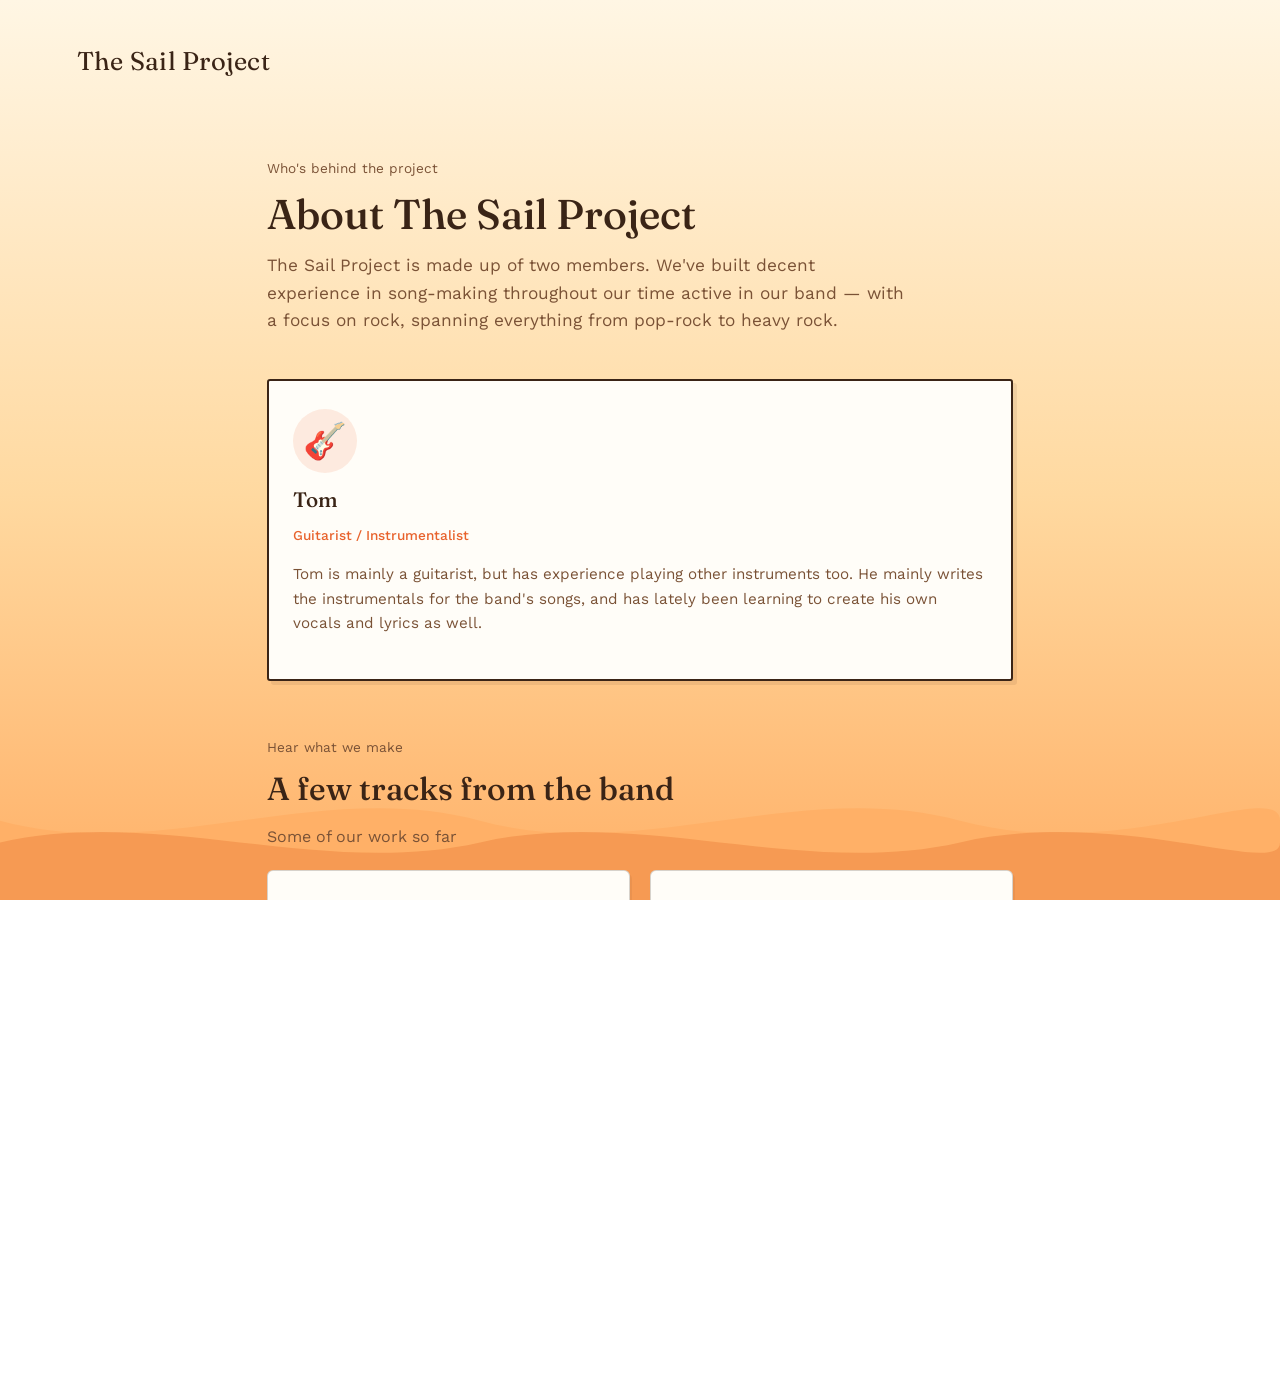
==== about.html @ cfa61683 "new page" ====
<!DOCTYPE html>
<html lang="en">
<head>
<meta charset="UTF-8">
<meta name="viewport" content="width=device-width, initial-scale=1.0">
<title>About — The Sail Project</title>
<link rel="preconnect" href="https://fonts.googleapis.com">
<link href="https://fonts.googleapis.com/css2?family=Fraunces:ital,opsz,wght@0,9..144,400;0,9..144,500;0,9..144,600;1,9..144,400&family=Work+Sans:wght@400;500;600&display=swap" rel="stylesheet">
<link rel="stylesheet" href="mainstyle.css">
<link rel="stylesheet" href="about.css">
</head>
<body class="stage-0">

<div class="backdrop"></div>
<div class="wave-layer">
  <svg viewBox="0 0 1600 200" preserveAspectRatio="none">
    <path class="wave-a" d="M0,90 C200,150 400,30 600,90 C800,150 1000,30 1200,90 C1400,150 1600,30 1600,90 L1600,200 L0,200 Z"></path>
    <path class="wave-b" d="M0,120 C200,70 400,170 600,120 C800,70 1000,170 1200,120 C1400,70 1600,170 1600,120 L1600,200 L0,200 Z"></path>
  </svg>
</div>

<a href="sail-project.html" class="brand-mark brand-link">The Sail Project</a>



<div class="about-stage">

  <div class="about-header">
    <p class="eyebrow">Who's behind the project</p>
    <h1 class="hero about-title">About The Sail Project</h1>
    <p class="lede">
      The Sail Project is made up of two members. We've built decent experience in
      song-making throughout our time active in our band — with a focus on rock,
      spanning everything from pop-rock to heavy rock.
    </p>
  </div>

  <div class="member-grid">

    <!-- Member 1: Tom -->
    <div class="member-card">
      <div class="member-avatar" aria-hidden="true">🎸</div>
      <h2 class="member-name">Tom</h2>
      <p class="member-role">Guitarist / Instrumentalist</p>
      <p class="member-bio">
        Tom is mainly a guitarist, but has experience playing other instruments too.
        He mainly writes the instrumentals for the band's songs, and has lately been
        learning to create his own vocals and lyrics as well.
      </p>
    </div>

    <!-- Member 2 — replace this whole card's contents with your bandmate's info -->
    <!-- <div class="member-card member-card-placeholder">
      <div class="member-avatar" aria-hidden="true">🎤</div>
      <h2 class="member-name">[Bandmate's name]</h2>
      <p class="member-role">[Their role — e.g. Vocalist / Producer]</p>
      <p class="member-bio">
        — bio coming soon —
      </p>
    </div> -->

  </div>

  <div class="listen-section">
    <p class="eyebrow">Hear what we make</p>
    <h2 class="title">A few tracks from the band</h2>
    <p>Some of our work so far </p>

    <div class="track-grid">
      <!--
        HOW TO ADD A TRACK:
        1. Open the track on soundcloud.com
        2. Click Share → Embed
        3. Copy the <iframe ...></iframe> code SoundCloud gives you
        4. Paste it in place of one of the placeholder iframes below
        (keep the surrounding .track-embed div so the styling still applies)
      -->
      <div class="track-embed">
        <iframe width="100%" height="300" scrolling="no" frameborder="no" allow="autoplay; encrypted-media" src="https://w.soundcloud.com/player/?url=https%3A//api.soundcloud.com/tracks/soundcloud%253Atracks%253A2089395081&color=%23ff5500&auto_play=false&hide_related=false&show_comments=true&show_user=true&show_reposts=false&show_teaser=true&visual=true"></iframe><div style="font-size: 10px; color: #cccccc;line-break: anywhere;word-break: normal;overflow: hidden;white-space: nowrap;text-overflow: ellipsis; font-family: Interstate,Lucida Grande,Lucida Sans Unicode,Lucida Sans,Garuda,Verdana,Tahoma,sans-serif;font-weight: 100;"><a href="https://soundcloud.com/lost-lamb-766368847" title="tomSTL" target="_blank" style="color: #cccccc; text-decoration: none;">tomSTL</a> · <a href="https://soundcloud.com/lost-lamb-766368847/dipatapos-we-were" 
          title="[unfinished first version] We were" target="_blank" style="color: #cccccc; text-decoration: none;">
          [unfinished first version] We were</a></div>
      </div>
      <div class="track-embed">
        <iframe width="100%" height="300" scrolling="no" frameborder="no" allow="autoplay; encrypted-media" src="https://w.soundcloud.com/player/?url=https%3A//api.soundcloud.com/tracks/soundcloud%253Atracks%253A2262886874&color=%23ff5500&auto_play=false&hide_related=false&show_comments=true&show_user=true&show_reposts=false&show_teaser=true&visual=true"></iframe>
        <div style="font-size: 10px; color: #cccccc;line-break: anywhere;word-break: normal;overflow: hidden;white-space: nowrap;text-overflow: ellipsis; font-family: Interstate,Lucida Grande,Lucida Sans Unicode,Lucida Sans,Garuda,Verdana,Tahoma,sans-serif;font-weight: 100;"><a href="https://soundcloud.com/lost-lamb-766368847" title="tomSTL" target="_blank" style="color: #cccccc; text-decoration: none;">tomSTL</a> · <a href="https://soundcloud.com/lost-lamb-766368847/untitled-new-track" title="untitled new track" target="_blank" style="color: #cccccc; text-decoration: none;">untitled new track</a></div>
      </div>
    </div>
  </div>

  <a href="index.html" class="inline-link back-link">← Back</a>

</div>

</body>
</html>
---- mainstyle.css ----
:root{
    --sky-top: #FFE9C7;
    --sky-mid: #FBC177;
    --sky-low: #F2924A;
    --sun-glow: #FFD98A;
    --ink: #3A2416;
    --ink-rgb: 58,36,22;
    --ink-soft: #7A5236;
    --box-line: #3A2416;
    --box-bg: #FFF9F0;
    --accent: #E8622C;
    --accent-rgb: 232,98,44;
    --wave-a: #E8783A;
    --wave-b: #C9531F;
  }

  /* ---------- Day → Night stage palettes (one per page) ---------- */
  body.stage-0{ /* Concept — bright morning */
    --sky-top:#FFF6E4; --sky-mid:#FFD9A0; --sky-low:#FFB067; --sun-glow:#FFF0C4;
    --ink:#3A2416; --ink-rgb:58,36,22; --ink-soft:#7A5236;
    --box-line:#3A2416; --box-bg:#FFFDF8;
    --accent:#E8622C; --accent-rgb:232,98,44;
    --wave-a:#FFB067; --wave-b:#F2924A;
  }
  body.stage-1{ /* How it works — midday sunset */
    --sky-top:#FFE9C7; --sky-mid:#FBC177; --sky-low:#F2924A; --sun-glow:#FFD98A;
    --ink:#3A2416; --ink-rgb:58,36,22; --ink-soft:#7A5236;
    --box-line:#3A2416; --box-bg:#FFF9F0;
    --accent:#E8622C; --accent-rgb:232,98,44;
    --wave-a:#E8783A; --wave-b:#C9531F;
  }
  body.stage-2{ /* Terms — late afternoon, deepening */
    --sky-top:#FBC177; --sky-mid:#E8622C; --sky-low:#B23A1E; --sun-glow:#FF8A50;
    --ink:#2E1B10; --ink-rgb:46,27,16; --ink-soft:#6B4530;
    --box-line:#2E1B10; --box-bg:#FFF3E6;
    --accent:#D8481F; --accent-rgb:216,72,31;
    --wave-a:#C9531F; --wave-b:#8F3815;
  }
  body.stage-3{ /* Application — dusk */
    --sky-top:#6B4A6B; --sky-mid:#40355C; --sky-low:#241A3A; --sun-glow:#FFB088;
    --ink:#F5EDE3; --ink-rgb:245,237,227; --ink-soft:#D8C9C0;
    --box-line:#F5EDE3; --box-bg:#3A2E42;
    --accent:#FF8A5C; --accent-rgb:255,138,92;
    --wave-a:#40355C; --wave-b:#241A3A;
  }
  body.stage-4{ /* Confirmation — night */
    --sky-top:#1B1F3B; --sky-mid:#12142E; --sky-low:#05060F; --sun-glow:#C9D6FF;
    --ink:#F0EDE8; --ink-rgb:240,237,232; --ink-soft:#B8AFC4;
    --box-line:#F0EDE8; --box-bg:#1E1A2E;
    --accent:#8FA8FF; --accent-rgb:143,168,255;
    --wave-a:#1A1F3F; --wave-b:#0A0C1E;
  }

  *{box-sizing:border-box;}
  html,body{
    margin:0; padding:0; height:100%; overflow:hidden;
    font-family:'Work Sans', sans-serif;
    color:var(--ink);
  }
  h1,h2,h3{ font-family:'Fraunces', serif; font-weight:500; margin:0; }

  /* Smoothly cross-fade every color-bearing element when the stage class changes */
  body, .backdrop, .box, .brand-mark, .dot, .box-footer, .band-tag,
  h1, h2, h3, p, .eyebrow, .lede, ul.terms li, .checkline, .step-label,
  .btn.ghost{
    transition: background-color 0.9s ease, color 0.9s ease,
                border-color 0.9s ease, box-shadow 0.9s ease;
  }

  /* ---------- Sunset backdrop ---------- */
  .backdrop{
    position:fixed; inset:0; z-index:0;
    background: linear-gradient(180deg, var(--sky-top) 0%, var(--sky-mid) 55%, var(--sky-low) 100%);
  }
  .wave-layer{
    position:fixed; left:0; right:0; bottom:0; height:16%;
    z-index:1; overflow:hidden; pointer-events:none;
  }
  .wave-layer svg{ position:absolute; bottom:0; width:100%; height:100%; }
  .wave-layer svg path{ transition: fill 0.9s ease, opacity 0.9s ease; }
  .wave-layer svg path.wave-a{ fill: var(--wave-a); }
  .wave-layer svg path.wave-b{ fill: var(--wave-b); opacity:0.7; }

  /* ---------- Header ---------- */
  .brand-mark{
    position:fixed; top:5vh; left:6vw; z-index:5;
    font-family:'Fraunces', serif; font-size:1.6rem; color:var(--ink);
    letter-spacing:0.01em;
  }
  .dots{ position:fixed; top:6.5vh; right:6vw; display:flex; gap:8px; z-index:5; }
  .dot{ width:7px; height:7px; border-radius:50%; background:rgba(var(--ink-rgb),0.25); transition: background 0.3s ease, transform 0.3s ease; }
  .dot.active{ background:var(--ink); transform:scale(1.3); }

  /* ---------- Content box ---------- */
  .stage{
    position:relative; z-index:2;
    height:100%; width:100%;
    display:flex; align-items:center; justify-content:center;
    padding-top:6vh;
  }
  .box{
    position:relative;
    width:min(85%);
    height:min(66vh, 620px);
    background:var(--box-bg);
    border:2.5px solid var(--box-line);
    border-radius:2px;
    box-shadow: 4px 4px 0 rgba(var(--ink-rgb),0.08);
    padding:5.5vh 5vw 4vh;
    display:flex; flex-direction:column;
  }
  .box-content{
    flex:1; overflow-y:auto; padding-right:6px;
  }
  .box-content::-webkit-scrollbar{ width:6px; }
  .box-content::-webkit-scrollbar-thumb{ background:rgba(var(--ink-rgb),0.2); border-radius:4px; }

  .page{ display:none; height:100%; }
  .page.active{ display:block; animation: fadeIn 0.35s ease; }
  @keyframes fadeIn{ from{opacity:0;} to{opacity:1;} }

  .page-inner{ max-width:600px; }
  .eyebrow{ font-size:0.85rem; color:var(--ink-soft); margin-bottom:12px; }
  h1.hero{ font-size:clamp(1.9rem, 3.4vw, 2.6rem); line-height:1.12; color:var(--ink); }
  h2.title{ font-size:clamp(1.5rem, 2.6vw, 2rem); line-height:1.18; color:var(--ink); margin-bottom:16px; }
  p{ font-size:1rem; line-height:1.6; color:var(--ink-soft); }
  .lede{ font-size:1.08rem; margin-top:14px; color:var(--ink-soft); }
  .band-tag{
    display:inline-block; margin-top:20px; font-size:0.9rem; color:var(--accent);
    border-top:1px solid rgba(var(--accent-rgb),0.3); padding-top:10px;
  }
  .inline-link{
    color:var(--accent); text-decoration:none; font-weight:500;
    border-bottom:1px solid rgba(var(--accent-rgb),0.4);
    transition: border-color 0.2s ease, opacity 0.2s ease;
  }
  .inline-link:hover{ border-color:var(--accent); opacity:0.85; }

  ul.terms{ list-style:none; padding:0; margin:16px 0 0; }
  ul.terms li{
    position:relative; padding-left:24px; margin-bottom:13px;
    font-size:0.98rem; line-height:1.5; color:var(--ink-soft);
  }
  ul.terms li::before{
    content:"~"; position:absolute; left:0; top:-2px;
    color:var(--accent); font-size:1.2rem; font-family:'Fraunces',serif;
  }

  form{ margin-top:18px; display:flex; flex-direction:column; gap:14px; }
  .field label{ display:block; font-size:0.88rem; color:var(--ink); margin-bottom:5px; font-weight:500; }
  .field input, .field textarea, .field select{
    width:100%; padding:10px 12px; border-radius:6px;
    border:1.5px solid rgba(var(--ink-rgb),0.25);
    background:#fff;
    font-family:'Work Sans', sans-serif; font-size:0.95rem; color:#3A2416;
    outline:none; transition: border-color 0.2s ease;
  }
  .field input:focus, .field textarea:focus, .field select:focus{ border-color:var(--accent); }
  .field textarea{ resize:vertical; min-height:70px; }
  .checkline{ display:flex; align-items:flex-start; gap:9px; font-size:0.9rem; color:var(--ink-soft); }
  .checkline input{ margin-top:3px; width:auto; }
  .form-error{ color:var(--accent); font-size:0.85rem; margin:2px 0 0; }

  /* ---------- Box footer / nav (scoped to box) ---------- */
  .box-footer{
    display:flex; justify-content:space-between; align-items:center;
    padding-top:16px; margin-top:10px; border-top:1px solid rgba(var(--ink-rgb),0.15);
  }
  .step-label{ font-size:0.82rem; color:var(--ink-soft); }
  .btn-row{ display:flex; gap:12px; }
  .btn{
    font-family:'Work Sans', sans-serif; font-size:0.92rem; font-weight:500;
    padding:9px 22px; border-radius:999px; border:none; cursor:pointer;
    background:var(--ink); color:var(--box-bg); transition: transform 0.15s ease, background 0.2s ease;
  }
  .btn:hover{ background:var(--accent); transform:translateY(-1px); }
  .btn.ghost{ background:transparent; color:var(--ink); border:1.4px solid rgba(var(--ink-rgb),0.3); }
  .btn.ghost:hover{ background:rgba(var(--ink-rgb),0.06); }
  .btn:disabled{ opacity:0.35; cursor:default; transform:none; }

  /* ---------- Boat (bob only, no travel) ---------- */
  .boat-wrap{
    position:fixed; bottom:1vh; left:6vw; z-index:3;
    width:130px; height:96px;
    transition: left 1.4s ease, opacity 0.8s ease;
  }
  .boat-wrap.is-hidden{
    opacity:0; transform:translateY(10px);
    transition: opacity 0.8s ease, transform 0.8s ease;
  }
  .boat-bob{ animation: bob 3.2s ease-in-out infinite; transform-origin:center; display:block; }
  @keyframes bob{
    0%,100%{ transform: translateY(0) rotate(-1.5deg); }
    50%{ transform: translateY(-8px) rotate(1.5deg); }
  }

  @media (max-width:640px){
    .box{ width:88vw; height:72vh; padding:4vh 6vw 3vh; }
    .brand-mark{ font-size:1.25rem; top:3vh; }
    .boat-wrap{ width:96px; height:70px; left:4vw; }
  }
---- about.css ----
/* ---------- About page ---------- */

body{ overflow-y:auto; overflow-x:hidden; }

.brand-link{ text-decoration:none; }

.about-stage{
  position:relative; z-index:2;
  max-width:900px;
  margin:0 auto;
  padding:16vh 6vw 14vh;
}

.about-header{ max-width:640px; margin-bottom:44px; }
.about-title{ margin-top:6px; margin-bottom:14px; }

/* ---------- Member cards ---------- */
.member-grid{
  display:grid;
  grid-template-columns: repeat(auto-fit, minmax(260px, 1fr));
  gap:26px;
  margin-bottom:56px;
}

.member-card{
  background:var(--box-bg);
  border:2px solid var(--box-line);
  border-radius:3px;
  padding:28px 24px;
  box-shadow: 4px 4px 0 rgba(var(--ink-rgb),0.08);
}

.member-card-placeholder{
  opacity:0.75;
  border-style:dashed;
}

.member-avatar{
  font-size:2.2rem;
  width:64px; height:64px;
  display:flex; align-items:center; justify-content:center;
  background: rgba(var(--accent-rgb), 0.12);
  border-radius:50%;
  margin-bottom:14px;
}

.member-name{ font-size:1.3rem; color:var(--ink); margin-bottom:2px; }
.member-role{
  font-size:0.85rem; color:var(--accent); font-weight:500;
  margin-bottom:12px;
}
.member-bio{ font-size:0.95rem; line-height:1.6; color:var(--ink-soft); }

/* ---------- Listen section ---------- */
.listen-section{ margin-bottom:40px; }

.track-grid{
  display:grid;
  grid-template-columns: repeat(auto-fit, minmax(280px, 1fr));
  gap:20px;
  margin-top:20px;
}

.track-embed{
  background:var(--box-bg);
  border:1.5px solid rgba(var(--ink-rgb),0.2);
  border-radius:6px;
  padding:8px;
  box-shadow: 2px 3px 0 rgba(var(--ink-rgb),0.06);
}
.track-embed iframe{ display:block; border-radius:3px; }

.back-link{ display:inline-block; margin-top:10px; }

@media (max-width:640px){
  .about-stage{ padding:14vh 6vw 10vh; }
  .member-grid{ grid-template-columns: 1fr; }
}
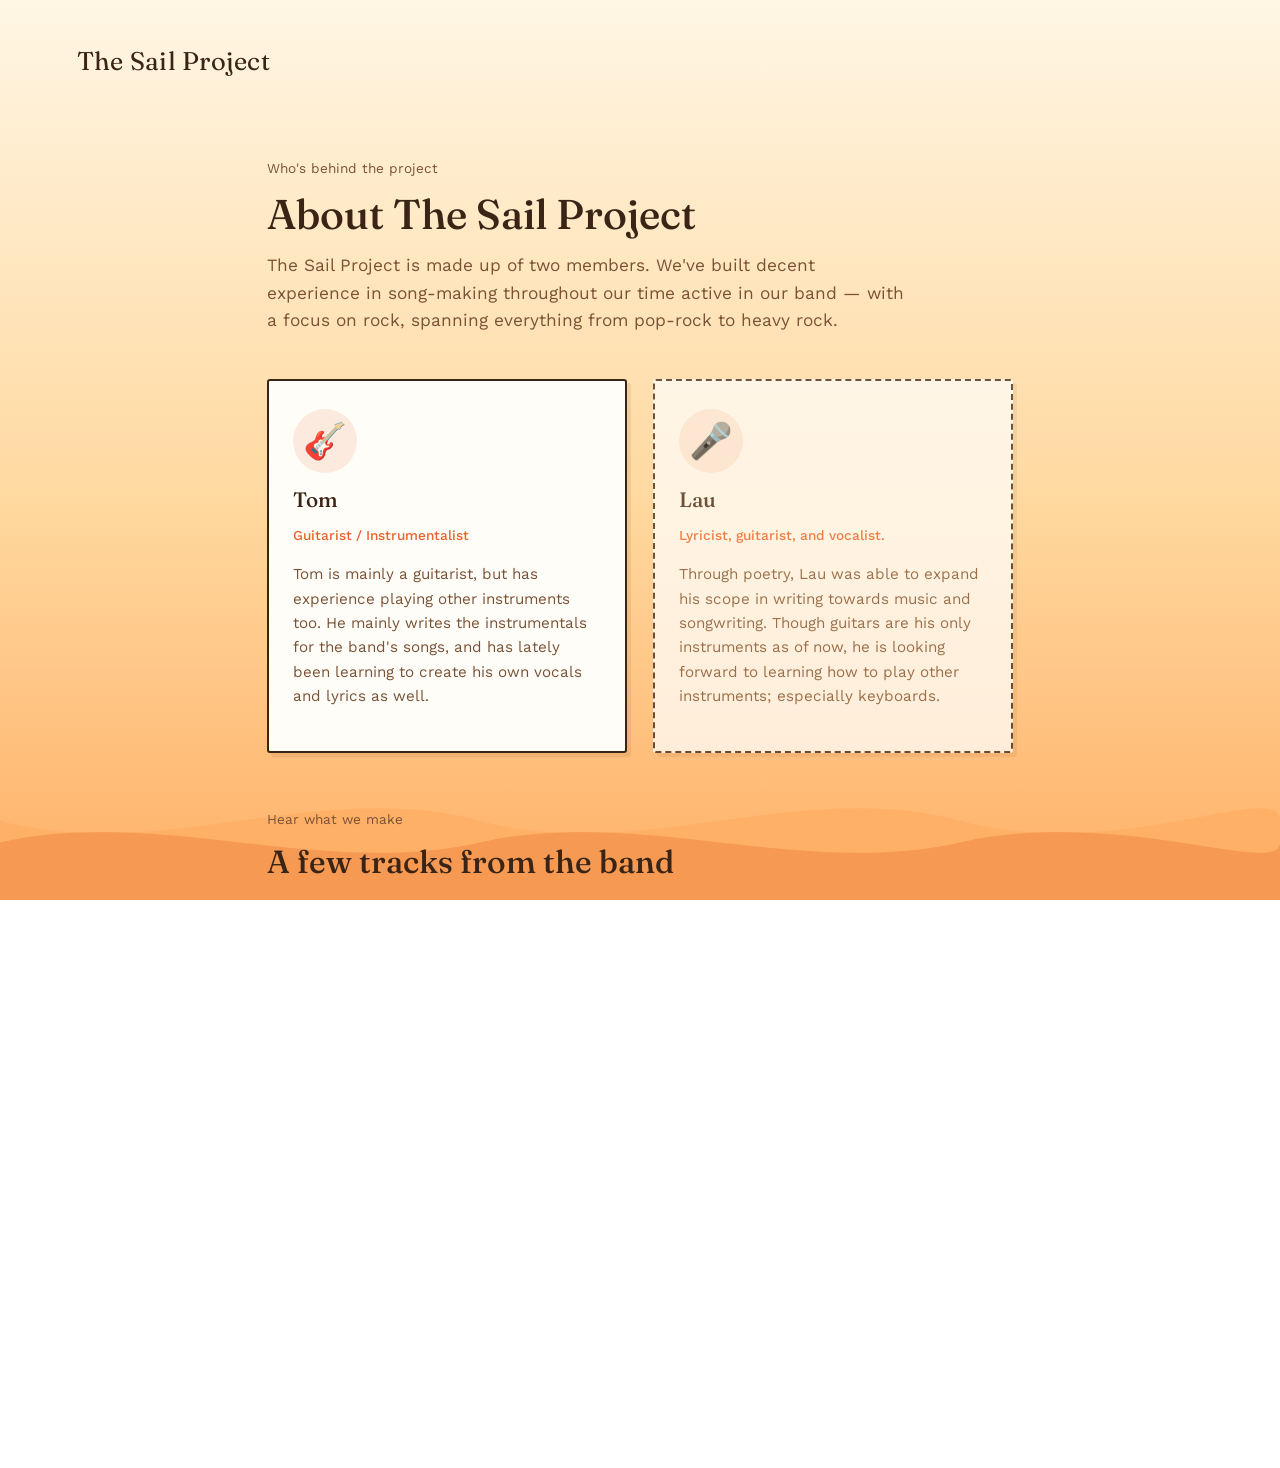
==== commit 3ae1e6cd: "added content in aboutpage" ====
--- a/about.html
+++ b/about.html
@@ -50,14 +50,16 @@
     </div>
 
     <!-- Member 2 — replace this whole card's contents with your bandmate's info -->
-    <!-- <div class="member-card member-card-placeholder">
+    <div class="member-card member-card-placeholder">
       <div class="member-avatar" aria-hidden="true">🎤</div>
-      <h2 class="member-name">[Bandmate's name]</h2>
-      <p class="member-role">[Their role — e.g. Vocalist / Producer]</p>
+      <h2 class="member-name">Lau</h2>
+      <p class="member-role">
+        Lyricist, guitarist, and vocalist.</p>
       <p class="member-bio">
-        — bio coming soon —
+        Through poetry, Lau was able to expand his scope in writing towards music and songwriting. 
+        Though guitars are his only instruments as of now, he is looking forward to learning how to play other instruments; especially keyboards.
       </p>
-    </div> -->
+    </div>
 
   </div>
 
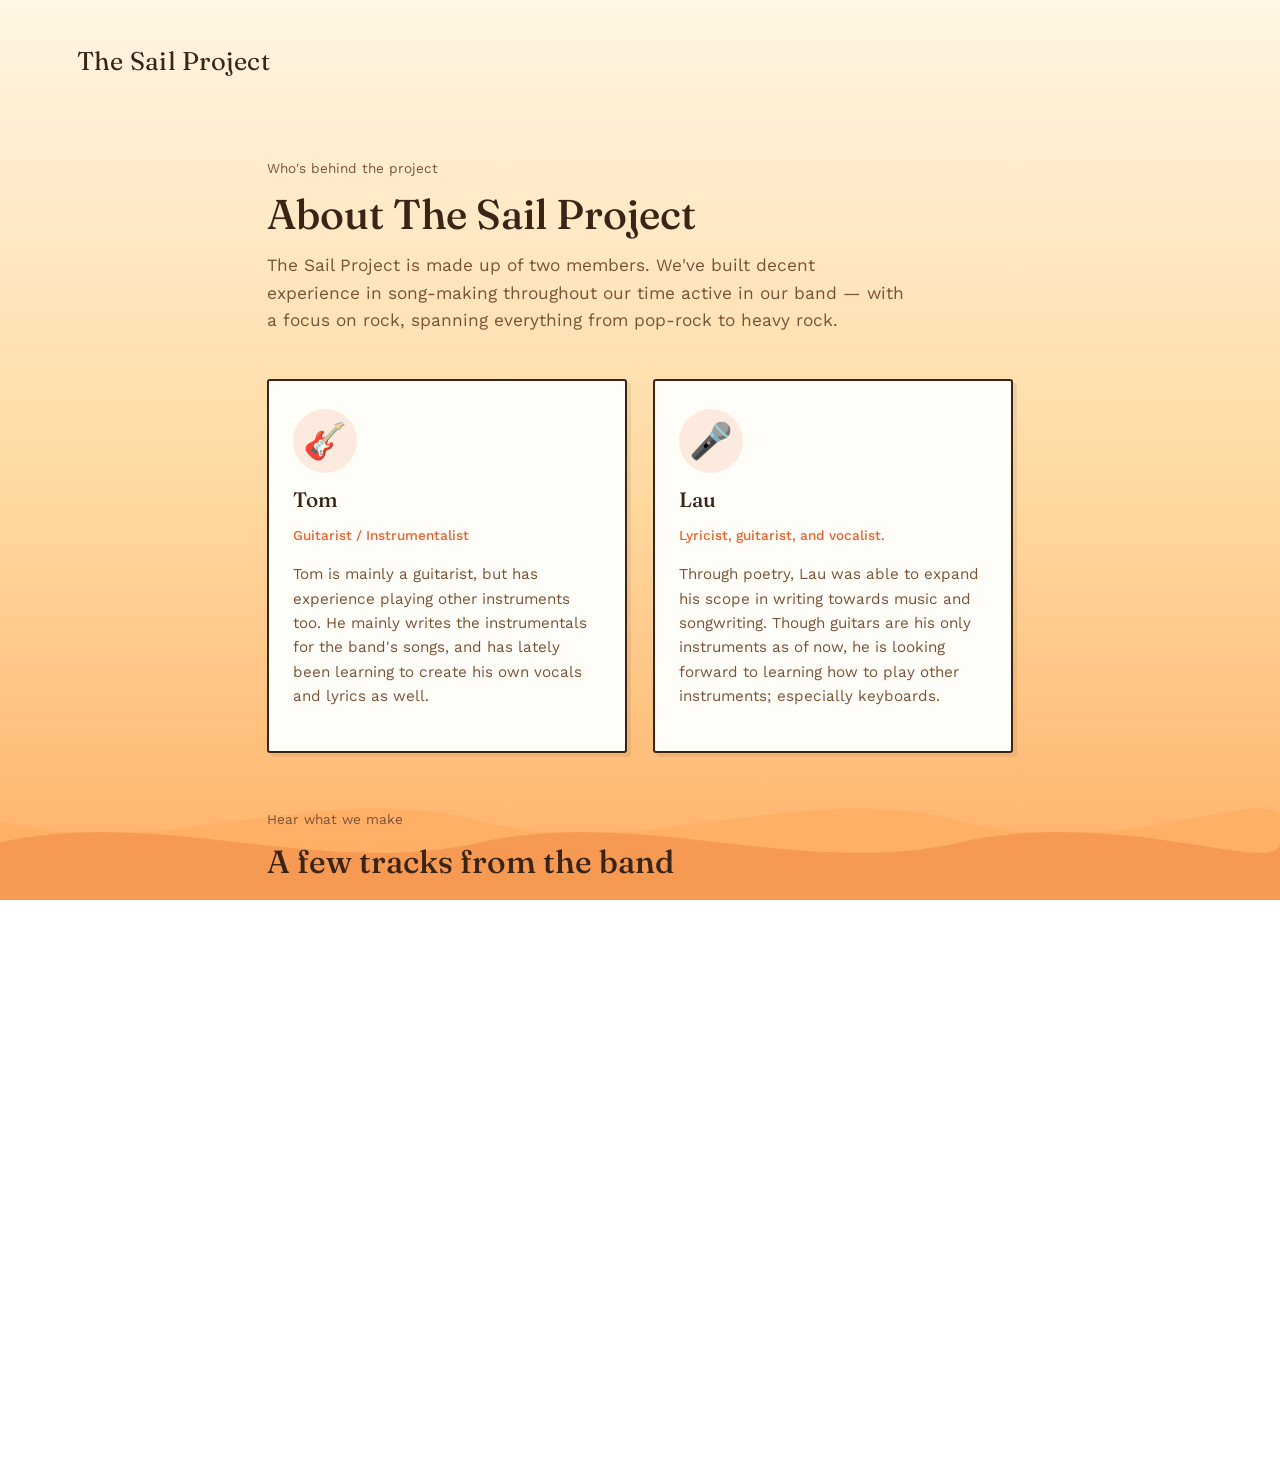
==== commit be3bb6ca: "fixed issues" ====
--- a/about.html
+++ b/about.html
@@ -50,7 +50,7 @@
     </div>
 
     <!-- Member 2 — replace this whole card's contents with your bandmate's info -->
-    <div class="member-card member-card-placeholder">
+    <div class="member-card">
       <div class="member-avatar" aria-hidden="true">🎤</div>
       <h2 class="member-name">Lau</h2>
       <p class="member-role">
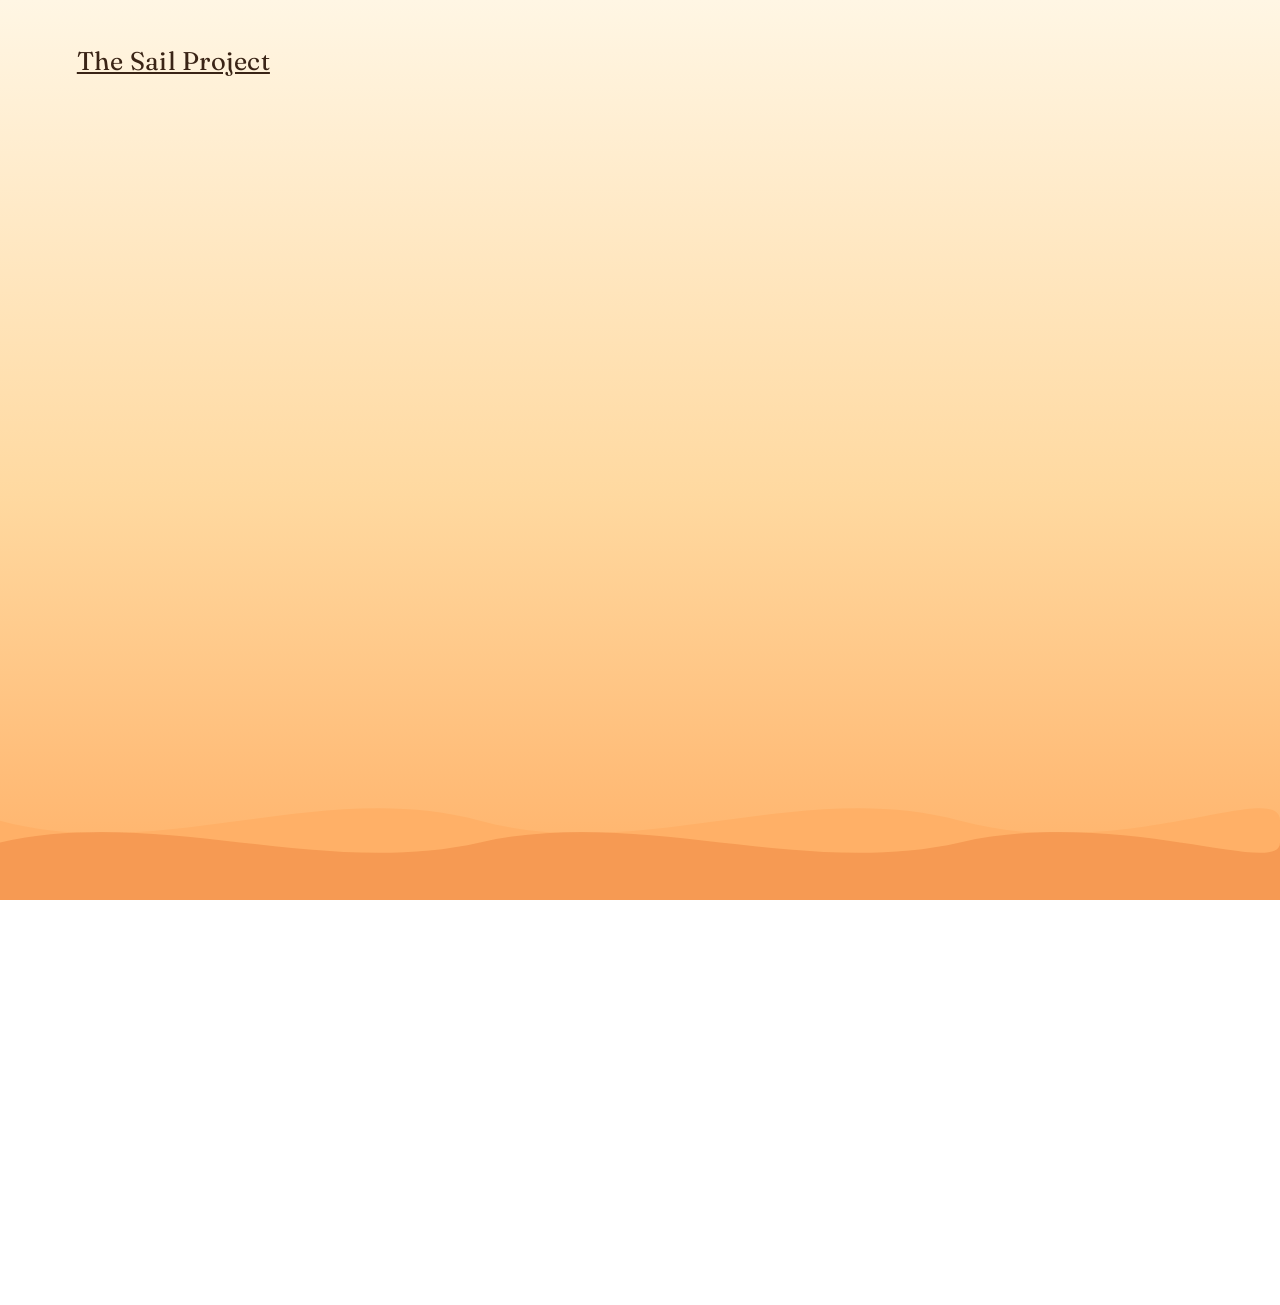
==== commit 5cbfdf1e: "idk" ====
--- a/about.html
+++ b/about.html
@@ -19,7 +19,7 @@
   </svg>
 </div>
 
-<a href="sail-project.html" class="brand-mark brand-link">The Sail Project</a>
+<a href="index.html" class="brand-mark brand-link">The Sail Project</a>
 
 
 
--- a/mainstyle.css
+++ b/mainstyle.css
@@ -1,201 +1,294 @@
-  :root{
-    --sky-top: #FFE9C7;
-    --sky-mid: #FBC177;
-    --sky-low: #F2924A;
-    --sun-glow: #FFD98A;
-    --ink: #3A2416;
-    --ink-rgb: 58,36,22;
-    --ink-soft: #7A5236;
-    --box-line: #3A2416;
-    --box-bg: #FFF9F0;
-    --accent: #E8622C;
-    --accent-rgb: 232,98,44;
-    --wave-a: #E8783A;
-    --wave-b: #C9531F;
-  }
-
-  /* ---------- Day → Night stage palettes (one per page) ---------- */
-  body.stage-0{ /* Concept — bright morning */
-    --sky-top:#FFF6E4; --sky-mid:#FFD9A0; --sky-low:#FFB067; --sun-glow:#FFF0C4;
-    --ink:#3A2416; --ink-rgb:58,36,22; --ink-soft:#7A5236;
-    --box-line:#3A2416; --box-bg:#FFFDF8;
-    --accent:#E8622C; --accent-rgb:232,98,44;
-    --wave-a:#FFB067; --wave-b:#F2924A;
-  }
-  body.stage-1{ /* How it works — midday sunset */
-    --sky-top:#FFE9C7; --sky-mid:#FBC177; --sky-low:#F2924A; --sun-glow:#FFD98A;
-    --ink:#3A2416; --ink-rgb:58,36,22; --ink-soft:#7A5236;
-    --box-line:#3A2416; --box-bg:#FFF9F0;
-    --accent:#E8622C; --accent-rgb:232,98,44;
-    --wave-a:#E8783A; --wave-b:#C9531F;
-  }
-  body.stage-2{ /* Terms — late afternoon, deepening */
-    --sky-top:#FBC177; --sky-mid:#E8622C; --sky-low:#B23A1E; --sun-glow:#FF8A50;
-    --ink:#2E1B10; --ink-rgb:46,27,16; --ink-soft:#6B4530;
-    --box-line:#2E1B10; --box-bg:#FFF3E6;
-    --accent:#D8481F; --accent-rgb:216,72,31;
-    --wave-a:#C9531F; --wave-b:#8F3815;
-  }
-  body.stage-3{ /* Application — dusk */
-    --sky-top:#6B4A6B; --sky-mid:#40355C; --sky-low:#241A3A; --sun-glow:#FFB088;
-    --ink:#F5EDE3; --ink-rgb:245,237,227; --ink-soft:#D8C9C0;
-    --box-line:#F5EDE3; --box-bg:#3A2E42;
-    --accent:#FF8A5C; --accent-rgb:255,138,92;
-    --wave-a:#40355C; --wave-b:#241A3A;
-  }
-  body.stage-4{ /* Confirmation — night */
-    --sky-top:#1B1F3B; --sky-mid:#12142E; --sky-low:#05060F; --sun-glow:#C9D6FF;
-    --ink:#F0EDE8; --ink-rgb:240,237,232; --ink-soft:#B8AFC4;
-    --box-line:#F0EDE8; --box-bg:#1E1A2E;
-    --accent:#8FA8FF; --accent-rgb:143,168,255;
-    --wave-a:#1A1F3F; --wave-b:#0A0C1E;
-  }
-
-  *{box-sizing:border-box;}
-  html,body{
-    margin:0; padding:0; height:100%; overflow:hidden;
-    font-family:'Work Sans', sans-serif;
-    color:var(--ink);
-  }
-  h1,h2,h3{ font-family:'Fraunces', serif; font-weight:500; margin:0; }
-
-  /* Smoothly cross-fade every color-bearing element when the stage class changes */
-  body, .backdrop, .box, .brand-mark, .dot, .box-footer, .band-tag,
-  h1, h2, h3, p, .eyebrow, .lede, ul.terms li, .checkline, .step-label,
-  .btn.ghost{
-    transition: background-color 0.9s ease, color 0.9s ease,
-                border-color 0.9s ease, box-shadow 0.9s ease;
-  }
-
-  /* ---------- Sunset backdrop ---------- */
-  .backdrop{
-    position:fixed; inset:0; z-index:0;
-    background: linear-gradient(180deg, var(--sky-top) 0%, var(--sky-mid) 55%, var(--sky-low) 100%);
-  }
-  .wave-layer{
-    position:fixed; left:0; right:0; bottom:0; height:16%;
-    z-index:1; overflow:hidden; pointer-events:none;
-  }
-  .wave-layer svg{ position:absolute; bottom:0; width:100%; height:100%; }
-  .wave-layer svg path{ transition: fill 0.9s ease, opacity 0.9s ease; }
-  .wave-layer svg path.wave-a{ fill: var(--wave-a); }
-  .wave-layer svg path.wave-b{ fill: var(--wave-b); opacity:0.7; }
-
-  /* ---------- Header ---------- */
-  .brand-mark{
-    position:fixed; top:5vh; left:6vw; z-index:5;
-    font-family:'Fraunces', serif; font-size:1.6rem; color:var(--ink);
-    letter-spacing:0.01em;
-  }
-  .dots{ position:fixed; top:6.5vh; right:6vw; display:flex; gap:8px; z-index:5; }
-  .dot{ width:7px; height:7px; border-radius:50%; background:rgba(var(--ink-rgb),0.25); transition: background 0.3s ease, transform 0.3s ease; }
-  .dot.active{ background:var(--ink); transform:scale(1.3); }
-
-  /* ---------- Content box ---------- */
-  .stage{
-    position:relative; z-index:2;
-    height:100%; width:100%;
-    display:flex; align-items:center; justify-content:center;
-    padding-top:6vh;
-  }
-  .box{
-    position:relative;
-    width:min(85%);
-    height:min(66vh, 620px);
-    background:var(--box-bg);
-    border:2.5px solid var(--box-line);
-    border-radius:2px;
-    box-shadow: 4px 4px 0 rgba(var(--ink-rgb),0.08);
-    padding:5.5vh 5vw 4vh;
-    display:flex; flex-direction:column;
-  }
-  .box-content{
-    flex:1; overflow-y:auto; padding-right:6px;
-  }
-  .box-content::-webkit-scrollbar{ width:6px; }
-  .box-content::-webkit-scrollbar-thumb{ background:rgba(var(--ink-rgb),0.2); border-radius:4px; }
-
-  .page{ display:none; height:100%; }
-  .page.active{ display:block; animation: fadeIn 0.35s ease; }
-  @keyframes fadeIn{ from{opacity:0;} to{opacity:1;} }
-
-  .page-inner{ max-width:600px; }
-  .eyebrow{ font-size:0.85rem; color:var(--ink-soft); margin-bottom:12px; }
-  h1.hero{ font-size:clamp(1.9rem, 3.4vw, 2.6rem); line-height:1.12; color:var(--ink); }
-  h2.title{ font-size:clamp(1.5rem, 2.6vw, 2rem); line-height:1.18; color:var(--ink); margin-bottom:16px; }
-  p{ font-size:1rem; line-height:1.6; color:var(--ink-soft); }
-  .lede{ font-size:1.08rem; margin-top:14px; color:var(--ink-soft); }
-  .band-tag{
-    display:inline-block; margin-top:20px; font-size:0.9rem; color:var(--accent);
-    border-top:1px solid rgba(var(--accent-rgb),0.3); padding-top:10px;
-  }
-  .inline-link{
-    color:var(--accent); text-decoration:none; font-weight:500;
-    border-bottom:1px solid rgba(var(--accent-rgb),0.4);
-    transition: border-color 0.2s ease, opacity 0.2s ease;
-  }
-  .inline-link:hover{ border-color:var(--accent); opacity:0.85; }
-
-  ul.terms{ list-style:none; padding:0; margin:16px 0 0; }
-  ul.terms li{
-    position:relative; padding-left:24px; margin-bottom:13px;
-    font-size:0.98rem; line-height:1.5; color:var(--ink-soft);
-  }
-  ul.terms li::before{
-    content:"~"; position:absolute; left:0; top:-2px;
-    color:var(--accent); font-size:1.2rem; font-family:'Fraunces',serif;
-  }
-
-  form{ margin-top:18px; display:flex; flex-direction:column; gap:14px; }
-  .field label{ display:block; font-size:0.88rem; color:var(--ink); margin-bottom:5px; font-weight:500; }
-  .field input, .field textarea, .field select{
-    width:100%; padding:10px 12px; border-radius:6px;
-    border:1.5px solid rgba(var(--ink-rgb),0.25);
-    background:#fff;
-    font-family:'Work Sans', sans-serif; font-size:0.95rem; color:#3A2416;
-    outline:none; transition: border-color 0.2s ease;
-  }
-  .field input:focus, .field textarea:focus, .field select:focus{ border-color:var(--accent); }
-  .field textarea{ resize:vertical; min-height:70px; }
-  .checkline{ display:flex; align-items:flex-start; gap:9px; font-size:0.9rem; color:var(--ink-soft); }
-  .checkline input{ margin-top:3px; width:auto; }
-  .form-error{ color:var(--accent); font-size:0.85rem; margin:2px 0 0; }
-
-  /* ---------- Box footer / nav (scoped to box) ---------- */
-  .box-footer{
-    display:flex; justify-content:space-between; align-items:center;
-    padding-top:16px; margin-top:10px; border-top:1px solid rgba(var(--ink-rgb),0.15);
-  }
-  .step-label{ font-size:0.82rem; color:var(--ink-soft); }
-  .btn-row{ display:flex; gap:12px; }
-  .btn{
-    font-family:'Work Sans', sans-serif; font-size:0.92rem; font-weight:500;
-    padding:9px 22px; border-radius:999px; border:none; cursor:pointer;
-    background:var(--ink); color:var(--box-bg); transition: transform 0.15s ease, background 0.2s ease;
-  }
-  .btn:hover{ background:var(--accent); transform:translateY(-1px); }
-  .btn.ghost{ background:transparent; color:var(--ink); border:1.4px solid rgba(var(--ink-rgb),0.3); }
-  .btn.ghost:hover{ background:rgba(var(--ink-rgb),0.06); }
-  .btn:disabled{ opacity:0.35; cursor:default; transform:none; }
-
-  /* ---------- Boat (bob only, no travel) ---------- */
-  .boat-wrap{
-    position:fixed; bottom:1vh; left:6vw; z-index:3;
-    width:130px; height:96px;
-    transition: left 1.4s ease, opacity 0.8s ease;
-  }
-  .boat-wrap.is-hidden{
-    opacity:0; transform:translateY(10px);
-    transition: opacity 0.8s ease, transform 0.8s ease;
-  }
-  .boat-bob{ animation: bob 3.2s ease-in-out infinite; transform-origin:center; display:block; }
-  @keyframes bob{
-    0%,100%{ transform: translateY(0) rotate(-1.5deg); }
-    50%{ transform: translateY(-8px) rotate(1.5deg); }
-  }
-
-  @media (max-width:640px){
-    .box{ width:88vw; height:72vh; padding:4vh 6vw 3vh; }
-    .brand-mark{ font-size:1.25rem; top:3vh; }
-    .boat-wrap{ width:96px; height:70px; left:4vw; }
-  }+:root{
+  --sky-top: #FFE9C7;
+  --sky-mid: #FBC177;
+  --sky-low: #F2924A;
+  --sun-glow: #FFD98A;
+  --ink: #3A2416;
+  --ink-rgb: 58,36,22;
+  --ink-soft: #7A5236;
+  --box-line: #3A2416;
+  --box-bg: #FFF9F0;
+  --accent: #E8622C;
+  --accent-rgb: 232,98,44;
+  --wave-a: #E8783A;
+  --wave-b: #C9531F;
+}
+
+/* ---------- Day → Night stage palettes (one per page) ---------- */
+body.stage-0{ /* Concept — bright morning */
+  --sky-top:#FFF6E4; --sky-mid:#FFD9A0; --sky-low:#FFB067; --sun-glow:#FFF0C4;
+  --ink:#3A2416; --ink-rgb:58,36,22; --ink-soft:#7A5236;
+  --box-line:#3A2416; --box-bg:#FFFDF8;
+  --accent:#E8622C; --accent-rgb:232,98,44;
+  --wave-a:#FFB067; --wave-b:#F2924A;
+}
+body.stage-1{ /* How it works — midday sunset */
+  --sky-top:#FFE9C7; --sky-mid:#FBC177; --sky-low:#F2924A; --sun-glow:#FFD98A;
+  --ink:#3A2416; --ink-rgb:58,36,22; --ink-soft:#7A5236;
+  --box-line:#3A2416; --box-bg:#FFF9F0;
+  --accent:#E8622C; --accent-rgb:232,98,44;
+  --wave-a:#E8783A; --wave-b:#C9531F;
+}
+body.stage-2{ /* Terms — late afternoon, deepening */
+  --sky-top:#FBC177; --sky-mid:#E8622C; --sky-low:#B23A1E; --sun-glow:#FF8A50;
+  --ink:#2E1B10; --ink-rgb:46,27,16; --ink-soft:#6B4530;
+  --box-line:#2E1B10; --box-bg:#FFF3E6;
+  --accent:#D8481F; --accent-rgb:216,72,31;
+  --wave-a:#C9531F; --wave-b:#8F3815;
+}
+body.stage-3{ /* Application — dusk */
+  --sky-top:#6B4A6B; --sky-mid:#40355C; --sky-low:#241A3A; --sun-glow:#FFB088;
+  --ink:#F5EDE3; --ink-rgb:245,237,227; --ink-soft:#D8C9C0;
+  --box-line:#F5EDE3; --box-bg:#3A2E42;
+  --accent:#FF8A5C; --accent-rgb:255,138,92;
+  --wave-a:#40355C; --wave-b:#241A3A;
+}
+body.stage-4{ /* Confirmation — night */
+  --sky-top:#1B1F3B; --sky-mid:#12142E; --sky-low:#05060F; --sun-glow:#C9D6FF;
+  --ink:#F0EDE8; --ink-rgb:240,237,232; --ink-soft:#B8AFC4;
+  --box-line:#F0EDE8; --box-bg:#1E1A2E;
+  --accent:#8FA8FF; --accent-rgb:143,168,255;
+  --wave-a:#1A1F3F; --wave-b:#0A0C1E;
+}
+
+*{box-sizing:border-box;}
+html,body{
+  margin:0; padding:0; height:100%; overflow:hidden;
+  font-family:'Work Sans', sans-serif;
+  color:var(--ink);
+}
+h1,h2,h3{ font-family:'Fraunces', serif; font-weight:500; margin:0; }
+
+/* Smoothly cross-fade every color-bearing element when the stage class changes */
+body, .backdrop, .box, .brand-mark, .dot, .box-footer, .band-tag,
+h1, h2, h3, p, .eyebrow, .lede, ul.terms li, .checkline, .step-label,
+.btn.ghost{
+  transition: background-color 0.9s ease, color 0.9s ease,
+              border-color 0.9s ease, box-shadow 0.9s ease;
+}
+
+/* ---------- Sunset backdrop ---------- */
+.backdrop{
+  position:fixed; inset:0; z-index:0;
+  background: linear-gradient(180deg, var(--sky-top) 0%, var(--sky-mid) 55%, var(--sky-low) 100%);
+}
+.wave-layer{
+  position:fixed; left:0; right:0; bottom:0; height:16%;
+  z-index:1; overflow:hidden; pointer-events:none;
+}
+.wave-layer svg{ position:absolute; bottom:0; width:100%; height:100%; }
+.wave-layer svg path{ transition: fill 0.9s ease, opacity 0.9s ease; }
+.wave-layer svg path.wave-a{ fill: var(--wave-a); }
+.wave-layer svg path.wave-b{ fill: var(--wave-b); opacity:0.7; }
+
+/* ---------- Header ---------- */
+.brand-mark{
+  position:fixed; top:5vh; left:6vw; z-index:5;
+  font-family:'Fraunces', serif; font-size:1.6rem; color:var(--ink);
+  letter-spacing:0.01em;
+}
+.dots{ position:fixed; top:6.5vh; right:6vw; display:flex; gap:8px; z-index:5; }
+.dot{ width:7px; height:7px; border-radius:50%; background:rgba(var(--ink-rgb),0.25); transition: background 0.3s ease, transform 0.3s ease; }
+.dot.active{ background:var(--ink); transform:scale(1.3); }
+
+/* ---------- Content box ---------- */
+.stage{
+  position:relative; z-index:2;
+  height:100%; width:100%;
+  display:flex; align-items:center; justify-content:center;
+  padding-top:3vh;
+}
+.box-wrap{
+  display:flex; flex-direction:column;
+  width:min(85%);
+}
+.box{
+  position:relative;
+  width:100%;
+  height:min(66vh, 620px);
+  background:var(--box-bg);
+  border:2.5px solid var(--box-line);
+  border-radius:0 2px 2px 2px;
+  box-shadow: 4px 4px 0 rgba(var(--ink-rgb),0.08);
+  padding:0 5vw 4vh;
+  display:flex; flex-direction:column;
+}
+.box-content{
+  flex:1; overflow-y:auto; padding:22px 6px 0 0;
+}
+.box-content::-webkit-scrollbar{ width:6px; }
+.box-content::-webkit-scrollbar-thumb{ background:rgba(var(--ink-rgb),0.2); border-radius:4px; }
+
+/* ---------- Tab strip (folder tabs, sit above the box) ---------- */
+.box-tabs{
+  display:flex;
+  width:50%;
+  max-width:480px;
+  align-self:flex-start;
+}
+.box-tab{
+  flex-grow:0.32;
+  flex-shrink:1;
+  flex-basis:0;
+  min-width:38px;
+  display:flex; align-items:center; justify-content:center; gap:6px;
+  font-family:'Work Sans', sans-serif; font-size:0.83rem; font-weight:500;
+  color:var(--ink-soft);
+  background:rgba(var(--ink-rgb),0.09);
+  border:2.5px solid var(--box-line);
+  border-bottom:none;
+  border-radius:8px 8px 0 0;
+  padding:10px 6px;
+  cursor:pointer; white-space:nowrap;
+  position:relative;
+  margin-right:-2.5px; /* overlap the shared border between tabs */
+  overflow:hidden;
+  transition: flex-grow 0.38s cubic-bezier(.4,0,.2,1), background 0.2s ease, color 0.2s ease;
+}
+.box-tab:last-child{ margin-right:0; }
+.box-tab:hover{ background:rgba(var(--ink-rgb),0.16); color:var(--ink); }
+.box-tab.active{
+  flex-grow:3.2;
+  background:var(--box-bg);
+  color:var(--ink);
+  font-weight:600;
+  z-index:2;
+  margin-bottom:-2.5px; /* pulls the tab down over the box's top border, merging them */
+  padding-bottom:calc(10px + 2.5px);
+}
+.tab-emoji{ font-size:1rem; line-height:1; flex-shrink:0; }
+.tab-label{
+  display:inline-block; max-width:200px; opacity:1;
+  overflow:hidden; white-space:nowrap;
+  transition: max-width 0.32s ease, opacity 0.2s ease, margin 0.32s ease;
+}
+.box-tab:not(.active) .tab-label{
+  max-width:0; opacity:0; margin-left:0;
+}
+
+.page{ display:none; height:100%; }
+.page.active{ display:block; animation: fadeIn 0.35s ease; }
+@keyframes fadeIn{ from{opacity:0;} to{opacity:1;} }
+
+.page-inner{ max-width:600px; }
+.eyebrow{ font-size:0.85rem; color:var(--ink-soft); margin-bottom:12px; }
+h1.hero{ font-size:clamp(1.9rem, 3.4vw, 2.6rem); line-height:1.12; color:var(--ink); }
+h2.title{ font-size:clamp(1.5rem, 2.6vw, 2rem); line-height:1.18; color:var(--ink); margin-bottom:16px; }
+p{ font-size:1rem; line-height:1.6; color:var(--ink-soft); }
+.lede{ font-size:1.08rem; margin-top:14px; color:var(--ink-soft); }
+.band-tag{
+  display:inline-block; margin-top:20px; font-size:0.9rem; color:var(--accent);
+  border-top:1px solid rgba(var(--accent-rgb),0.3); padding-top:10px;
+}
+.inline-link{
+  color:var(--accent); text-decoration:none; font-weight:500;
+  border-bottom:1px solid rgba(var(--accent-rgb),0.4);
+  transition: border-color 0.2s ease, opacity 0.2s ease;
+}
+.inline-link:hover{ border-color:var(--accent); opacity:0.85; }
+
+/* ---------- Status banner (queue on hold, etc.) ---------- */
+.status-banner{
+  display:flex; align-items:flex-start; gap:10px;
+  background: rgba(var(--accent-rgb), 0.1);
+  border:1px solid rgba(var(--accent-rgb), 0.35);
+  border-radius:8px;
+  padding:12px 14px;
+  font-size:0.88rem; line-height:1.5; color:var(--ink-soft);
+  margin-bottom:18px;
+}
+.status-dot{
+  flex-shrink:0; margin-top:5px;
+  width:8px; height:8px; border-radius:50%;
+  background:var(--accent);
+  animation: pulse-dot 1.8s ease-in-out infinite;
+}
+@keyframes pulse-dot{
+  0%,100%{ opacity:1; transform:scale(1); }
+  50%{ opacity:0.4; transform:scale(0.8); }
+}
+
+ul.terms{ list-style:none; padding:0; margin:16px 0 0; }
+ul.terms li{
+  position:relative; padding-left:24px; margin-bottom:13px;
+  font-size:0.98rem; line-height:1.5; color:var(--ink-soft);
+}
+ul.terms li::before{
+  content:"~"; position:absolute; left:0; top:-2px;
+  color:var(--accent); font-size:1.2rem; font-family:'Fraunces',serif;
+}
+.term-note{
+  display:block; margin-top:5px; font-size:0.82rem; font-style:italic;
+  color:rgba(var(--ink-rgb),0.65); line-height:1.5;
+}
+
+form{ margin-top:18px; display:flex; flex-direction:column; gap:14px; }
+.field label{ display:block; font-size:0.88rem; color:var(--ink); margin-bottom:5px; font-weight:500; }
+.field input, .field textarea, .field select{
+  width:100%; padding:10px 12px; border-radius:6px;
+  border:1.5px solid rgba(var(--ink-rgb),0.25);
+  background:#fff;
+  font-family:'Work Sans', sans-serif; font-size:0.95rem; color:#3A2416;
+  outline:none; transition: border-color 0.2s ease;
+}
+.field input:focus, .field textarea:focus, .field select:focus{ border-color:var(--accent); }
+.field textarea{ resize:vertical; min-height:70px; }
+.field.invalid input, .field.invalid textarea{
+  border-color:var(--accent);
+  box-shadow: 0 0 0 3px rgba(var(--accent-rgb),0.18);
+  animation: shake-field 0.4s ease;
+}
+.checkline.invalid{ color:var(--accent); }
+@keyframes shake-field{
+  0%,100%{ transform:translateX(0); }
+  25%{ transform:translateX(-3px); }
+  75%{ transform:translateX(3px); }
+}
+.checkline{ display:flex; align-items:flex-start; gap:9px; font-size:0.9rem; color:var(--ink-soft); }
+.checkline input{ margin-top:3px; width:auto; }
+.form-error{ color:var(--accent); font-size:0.85rem; margin:2px 0 0; }
+
+/* ---------- Box footer / nav (scoped to box) ---------- */
+.box-footer{
+  display:flex; justify-content:space-between; align-items:center;
+  padding-top:16px; margin-top:10px; border-top:1px solid rgba(var(--ink-rgb),0.15);
+}
+.step-label{ font-size:0.82rem; color:var(--ink-soft); }
+.btn-row{ display:flex; gap:12px; }
+.btn{
+  font-family:'Work Sans', sans-serif; font-size:0.92rem; font-weight:500;
+  padding:9px 22px; border-radius:999px; border:none; cursor:pointer;
+  background:var(--ink); color:var(--box-bg); transition: transform 0.15s ease, background 0.2s ease;
+}
+.btn:hover{ background:var(--accent); transform:translateY(-1px); }
+.btn.ghost{ background:transparent; color:var(--ink); border:1.4px solid rgba(var(--ink-rgb),0.3); }
+.btn.ghost:hover{ background:rgba(var(--ink-rgb),0.06); }
+.btn:disabled{ opacity:0.35; cursor:default; transform:none; }
+
+/* ---------- Boat (bob only, no travel) ---------- */
+.boat-wrap{
+  position:fixed; bottom:1vh; left:6vw; z-index:3;
+  width:130px; height:96px;
+  transition: left 1.4s ease, opacity 0.8s ease;
+}
+.boat-wrap.is-hidden{
+  opacity:0; transform:translateY(10px);
+  transition: opacity 0.8s ease, transform 0.8s ease;
+}
+.boat-bob{ animation: bob 3.2s ease-in-out infinite; transform-origin:center; display:block; }
+@keyframes bob{
+  0%,100%{ transform: translateY(0) rotate(-1.5deg); }
+  50%{ transform: translateY(-8px) rotate(1.5deg); }
+}
+
+@media (max-width:640px){
+  .box-wrap{ width:88vw; }
+  .box{ height:72vh; padding:0 6vw 3vh; }
+  .brand-mark{ font-size:1.25rem; top:3vh; }
+  .boat-wrap{ width:96px; height:70px; left:4vw; }
+  .box-tabs{ width:100%; max-width:none; }
+  .box-tab{ padding:8px 4px; flex-grow:0.8; min-width:0; }
+  .box-tab.active{ flex-grow:1.6; }
+  .tab-label{ display:none; }
+  .tab-emoji{ font-size:1.15rem; }
+}
--- a/about.css
+++ b/about.css
@@ -1,78 +1,256 @@
-/* ---------- About page ---------- */
-
-body{ overflow-y:auto; overflow-x:hidden; }
-
-.brand-link{ text-decoration:none; }
-
-.about-stage{
+:root{
+  --sky-top: #FFE9C7;
+  --sky-mid: #FBC177;
+  --sky-low: #F2924A;
+  --sun-glow: #FFD98A;
+  --ink: #3A2416;
+  --ink-rgb: 58,36,22;
+  --ink-soft: #7A5236;
+  --box-line: #3A2416;
+  --box-bg: #FFF9F0;
+  --accent: #E8622C;
+  --accent-rgb: 232,98,44;
+  --wave-a: #E8783A;
+  --wave-b: #C9531F;
+}
+
+/* ---------- Day → Night stage palettes (one per page) ---------- */
+body.stage-0{ /* Concept — bright morning */
+  --sky-top:#FFF6E4; --sky-mid:#FFD9A0; --sky-low:#FFB067; --sun-glow:#FFF0C4;
+  --ink:#3A2416; --ink-rgb:58,36,22; --ink-soft:#7A5236;
+  --box-line:#3A2416; --box-bg:#FFFDF8;
+  --accent:#E8622C; --accent-rgb:232,98,44;
+  --wave-a:#FFB067; --wave-b:#F2924A;
+}
+body.stage-1{ /* How it works — midday sunset */
+  --sky-top:#FFE9C7; --sky-mid:#FBC177; --sky-low:#F2924A; --sun-glow:#FFD98A;
+  --ink:#3A2416; --ink-rgb:58,36,22; --ink-soft:#7A5236;
+  --box-line:#3A2416; --box-bg:#FFF9F0;
+  --accent:#E8622C; --accent-rgb:232,98,44;
+  --wave-a:#E8783A; --wave-b:#C9531F;
+}
+body.stage-2{ /* Terms — late afternoon, deepening */
+  --sky-top:#FBC177; --sky-mid:#E8622C; --sky-low:#B23A1E; --sun-glow:#FF8A50;
+  --ink:#2E1B10; --ink-rgb:46,27,16; --ink-soft:#6B4530;
+  --box-line:#2E1B10; --box-bg:#FFF3E6;
+  --accent:#D8481F; --accent-rgb:216,72,31;
+  --wave-a:#C9531F; --wave-b:#8F3815;
+}
+body.stage-3{ /* Application — dusk */
+  --sky-top:#6B4A6B; --sky-mid:#40355C; --sky-low:#241A3A; --sun-glow:#FFB088;
+  --ink:#F5EDE3; --ink-rgb:245,237,227; --ink-soft:#D8C9C0;
+  --box-line:#F5EDE3; --box-bg:#3A2E42;
+  --accent:#FF8A5C; --accent-rgb:255,138,92;
+  --wave-a:#40355C; --wave-b:#241A3A;
+}
+body.stage-4{ /* Confirmation — night */
+  --sky-top:#1B1F3B; --sky-mid:#12142E; --sky-low:#05060F; --sun-glow:#C9D6FF;
+  --ink:#F0EDE8; --ink-rgb:240,237,232; --ink-soft:#B8AFC4;
+  --box-line:#F0EDE8; --box-bg:#1E1A2E;
+  --accent:#8FA8FF; --accent-rgb:143,168,255;
+  --wave-a:#1A1F3F; --wave-b:#0A0C1E;
+}
+
+*{box-sizing:border-box;}
+html,body{
+  margin:0; padding:0; height:100%; overflow:hidden;
+  font-family:'Work Sans', sans-serif;
+  color:var(--ink);
+}
+h1,h2,h3{ font-family:'Fraunces', serif; font-weight:500; margin:0; }
+
+/* Smoothly cross-fade every color-bearing element when the stage class changes */
+body, .backdrop, .box, .brand-mark, .dot, .box-footer, .band-tag,
+h1, h2, h3, p, .eyebrow, .lede, ul.terms li, .checkline, .step-label,
+.btn.ghost{
+  transition: background-color 0.9s ease, color 0.9s ease,
+              border-color 0.9s ease, box-shadow 0.9s ease;
+}
+
+/* ---------- Sunset backdrop ---------- */
+.backdrop{
+  position:fixed; inset:0; z-index:0;
+  background: linear-gradient(180deg, var(--sky-top) 0%, var(--sky-mid) 55%, var(--sky-low) 100%);
+}
+.wave-layer{
+  position:fixed; left:0; right:0; bottom:0; height:16%;
+  z-index:1; overflow:hidden; pointer-events:none;
+}
+.wave-layer svg{ position:absolute; bottom:0; width:100%; height:100%; }
+.wave-layer svg path{ transition: fill 0.9s ease, opacity 0.9s ease; }
+.wave-layer svg path.wave-a{ fill: var(--wave-a); }
+.wave-layer svg path.wave-b{ fill: var(--wave-b); opacity:0.7; }
+
+/* ---------- Header ---------- */
+.brand-mark{
+  position:fixed; top:5vh; left:6vw; z-index:5;
+  font-family:'Fraunces', serif; font-size:1.6rem; color:var(--ink);
+  letter-spacing:0.01em;
+}
+.dots{ position:fixed; top:6.5vh; right:6vw; display:flex; gap:8px; z-index:5; }
+.dot{ width:7px; height:7px; border-radius:50%; background:rgba(var(--ink-rgb),0.25); transition: background 0.3s ease, transform 0.3s ease; }
+.dot.active{ background:var(--ink); transform:scale(1.3); }
+
+/* ---------- Content box ---------- */
+.stage{
   position:relative; z-index:2;
-  max-width:900px;
-  margin:0 auto;
-  padding:16vh 6vw 14vh;
-}
-
-.about-header{ max-width:640px; margin-bottom:44px; }
-.about-title{ margin-top:6px; margin-bottom:14px; }
-
-/* ---------- Member cards ---------- */
-.member-grid{
-  display:grid;
-  grid-template-columns: repeat(auto-fit, minmax(260px, 1fr));
-  gap:26px;
-  margin-bottom:56px;
-}
-
-.member-card{
+  height:100%; width:100%;
+  display:flex; align-items:center; justify-content:center;
+  padding-top:6vh;
+}
+.box{
+  position:relative;
+  width:min(85%);
+  height:min(66vh, 620px);
   background:var(--box-bg);
-  border:2px solid var(--box-line);
-  border-radius:3px;
-  padding:28px 24px;
+  border:2.5px solid var(--box-line);
+  border-radius:2px;
   box-shadow: 4px 4px 0 rgba(var(--ink-rgb),0.08);
-}
-
-.member-card-placeholder{
-  opacity:0.75;
-  border-style:dashed;
-}
-
-.member-avatar{
-  font-size:2.2rem;
-  width:64px; height:64px;
-  display:flex; align-items:center; justify-content:center;
-  background: rgba(var(--accent-rgb), 0.12);
-  border-radius:50%;
-  margin-bottom:14px;
-}
-
-.member-name{ font-size:1.3rem; color:var(--ink); margin-bottom:2px; }
-.member-role{
-  font-size:0.85rem; color:var(--accent); font-weight:500;
-  margin-bottom:12px;
-}
-.member-bio{ font-size:0.95rem; line-height:1.6; color:var(--ink-soft); }
-
-/* ---------- Listen section ---------- */
-.listen-section{ margin-bottom:40px; }
-
-.track-grid{
-  display:grid;
-  grid-template-columns: repeat(auto-fit, minmax(280px, 1fr));
-  gap:20px;
-  margin-top:20px;
-}
-
-.track-embed{
-  background:var(--box-bg);
-  border:1.5px solid rgba(var(--ink-rgb),0.2);
-  border-radius:6px;
-  padding:8px;
-  box-shadow: 2px 3px 0 rgba(var(--ink-rgb),0.06);
-}
-.track-embed iframe{ display:block; border-radius:3px; }
-
-.back-link{ display:inline-block; margin-top:10px; }
+  padding:0 5vw 4vh;
+  display:flex; flex-direction:column;
+}
+.box-content{
+  flex:1; overflow-y:auto; padding:22px 6px 0 0;
+}
+.box-content::-webkit-scrollbar{ width:6px; }
+.box-content::-webkit-scrollbar-thumb{ background:rgba(var(--ink-rgb),0.2); border-radius:4px; }
+
+/* ---------- Tab strip (top of box) ---------- */
+.box-tabs{
+  display:flex; gap:2px;
+  flex-shrink:0;
+  padding:16px 0 12px;
+  margin:0 -1px;
+  border-bottom:1px solid rgba(var(--ink-rgb),0.15);
+  overflow-x:auto;
+  scrollbar-width:none;
+}
+.box-tabs::-webkit-scrollbar{ display:none; }
+.box-tab{
+  display:flex; align-items:center; gap:6px;
+  flex-shrink:0;
+  font-family:'Work Sans', sans-serif; font-size:0.83rem; font-weight:500;
+  color:var(--ink-soft);
+  background:none; border:none; border-radius:7px;
+  padding:7px 12px; cursor:pointer; white-space:nowrap;
+  transition: background 0.2s ease, color 0.2s ease;
+}
+.tab-emoji{ font-size:1rem; line-height:1; }
+.box-tab:hover{ background:rgba(var(--ink-rgb),0.07); color:var(--ink); }
+.box-tab.active{
+  color:var(--ink); background:rgba(var(--accent-rgb),0.14);
+}
+
+.page{ display:none; height:100%; }
+.page.active{ display:block; animation: fadeIn 0.35s ease; }
+@keyframes fadeIn{ from{opacity:0;} to{opacity:1;} }
+
+.page-inner{ max-width:600px; }
+.eyebrow{ font-size:0.85rem; color:var(--ink-soft); margin-bottom:12px; }
+h1.hero{ font-size:clamp(1.9rem, 3.4vw, 2.6rem); line-height:1.12; color:var(--ink); }
+h2.title{ font-size:clamp(1.5rem, 2.6vw, 2rem); line-height:1.18; color:var(--ink); margin-bottom:16px; }
+p{ font-size:1rem; line-height:1.6; color:var(--ink-soft); }
+.lede{ font-size:1.08rem; margin-top:14px; color:var(--ink-soft); }
+.band-tag{
+  display:inline-block; margin-top:20px; font-size:0.9rem; color:var(--accent);
+  border-top:1px solid rgba(var(--accent-rgb),0.3); padding-top:10px;
+}
+.inline-link{
+  color:var(--accent); text-decoration:none; font-weight:500;
+  border-bottom:1px solid rgba(var(--accent-rgb),0.4);
+  transition: border-color 0.2s ease, opacity 0.2s ease;
+}
+.inline-link:hover{ border-color:var(--accent); opacity:0.85; }
+
+/* ---------- Status banner (queue on hold, etc.) ---------- */
+.status-banner{
+  display:flex; align-items:flex-start; gap:10px;
+  background: rgba(var(--accent-rgb), 0.1);
+  border:1px solid rgba(var(--accent-rgb), 0.35);
+  border-radius:8px;
+  padding:12px 14px;
+  font-size:0.88rem; line-height:1.5; color:var(--ink-soft);
+  margin-bottom:18px;
+}
+.status-dot{
+  flex-shrink:0; margin-top:5px;
+  width:8px; height:8px; border-radius:50%;
+  background:var(--accent);
+  animation: pulse-dot 1.8s ease-in-out infinite;
+}
+@keyframes pulse-dot{
+  0%,100%{ opacity:1; transform:scale(1); }
+  50%{ opacity:0.4; transform:scale(0.8); }
+}
+
+ul.terms{ list-style:none; padding:0; margin:16px 0 0; }
+ul.terms li{
+  position:relative; padding-left:24px; margin-bottom:13px;
+  font-size:0.98rem; line-height:1.5; color:var(--ink-soft);
+}
+ul.terms li::before{
+  content:"~"; position:absolute; left:0; top:-2px;
+  color:var(--accent); font-size:1.2rem; font-family:'Fraunces',serif;
+}
+.term-note{
+  display:block; margin-top:5px; font-size:0.82rem; font-style:italic;
+  color:rgba(var(--ink-rgb),0.65); line-height:1.5;
+}
+
+form{ margin-top:18px; display:flex; flex-direction:column; gap:14px; }
+.field label{ display:block; font-size:0.88rem; color:var(--ink); margin-bottom:5px; font-weight:500; }
+.field input, .field textarea, .field select{
+  width:100%; padding:10px 12px; border-radius:6px;
+  border:1.5px solid rgba(var(--ink-rgb),0.25);
+  background:#fff;
+  font-family:'Work Sans', sans-serif; font-size:0.95rem; color:#3A2416;
+  outline:none; transition: border-color 0.2s ease;
+}
+.field input:focus, .field textarea:focus, .field select:focus{ border-color:var(--accent); }
+.field textarea{ resize:vertical; min-height:70px; }
+.checkline{ display:flex; align-items:flex-start; gap:9px; font-size:0.9rem; color:var(--ink-soft); }
+.checkline input{ margin-top:3px; width:auto; }
+.form-error{ color:var(--accent); font-size:0.85rem; margin:2px 0 0; }
+
+/* ---------- Box footer / nav (scoped to box) ---------- */
+.box-footer{
+  display:flex; justify-content:space-between; align-items:center;
+  padding-top:16px; margin-top:10px; border-top:1px solid rgba(var(--ink-rgb),0.15);
+}
+.step-label{ font-size:0.82rem; color:var(--ink-soft); }
+.btn-row{ display:flex; gap:12px; }
+.btn{
+  font-family:'Work Sans', sans-serif; font-size:0.92rem; font-weight:500;
+  padding:9px 22px; border-radius:999px; border:none; cursor:pointer;
+  background:var(--ink); color:var(--box-bg); transition: transform 0.15s ease, background 0.2s ease;
+}
+.btn:hover{ background:var(--accent); transform:translateY(-1px); }
+.btn.ghost{ background:transparent; color:var(--ink); border:1.4px solid rgba(var(--ink-rgb),0.3); }
+.btn.ghost:hover{ background:rgba(var(--ink-rgb),0.06); }
+.btn:disabled{ opacity:0.35; cursor:default; transform:none; }
+
+/* ---------- Boat (bob only, no travel) ---------- */
+.boat-wrap{
+  position:fixed; bottom:1vh; left:6vw; z-index:3;
+  width:130px; height:96px;
+  transition: left 1.4s ease, opacity 0.8s ease;
+}
+.boat-wrap.is-hidden{
+  opacity:0; transform:translateY(10px);
+  transition: opacity 0.8s ease, transform 0.8s ease;
+}
+.boat-bob{ animation: bob 3.2s ease-in-out infinite; transform-origin:center; display:block; }
+@keyframes bob{
+  0%,100%{ transform: translateY(0) rotate(-1.5deg); }
+  50%{ transform: translateY(-8px) rotate(1.5deg); }
+}
 
 @media (max-width:640px){
-  .about-stage{ padding:14vh 6vw 10vh; }
-  .member-grid{ grid-template-columns: 1fr; }
-}
+  .box{ width:88vw; height:72vh; padding:0 6vw 3vh; }
+  .brand-mark{ font-size:1.25rem; top:3vh; }
+  .boat-wrap{ width:96px; height:70px; left:4vw; }
+  .box-tabs{ padding:12px 0 10px; }
+  .box-tab{ padding:6px 9px; }
+  .tab-label{ display:none; }
+  .tab-emoji{ font-size:1.15rem; }
+}
